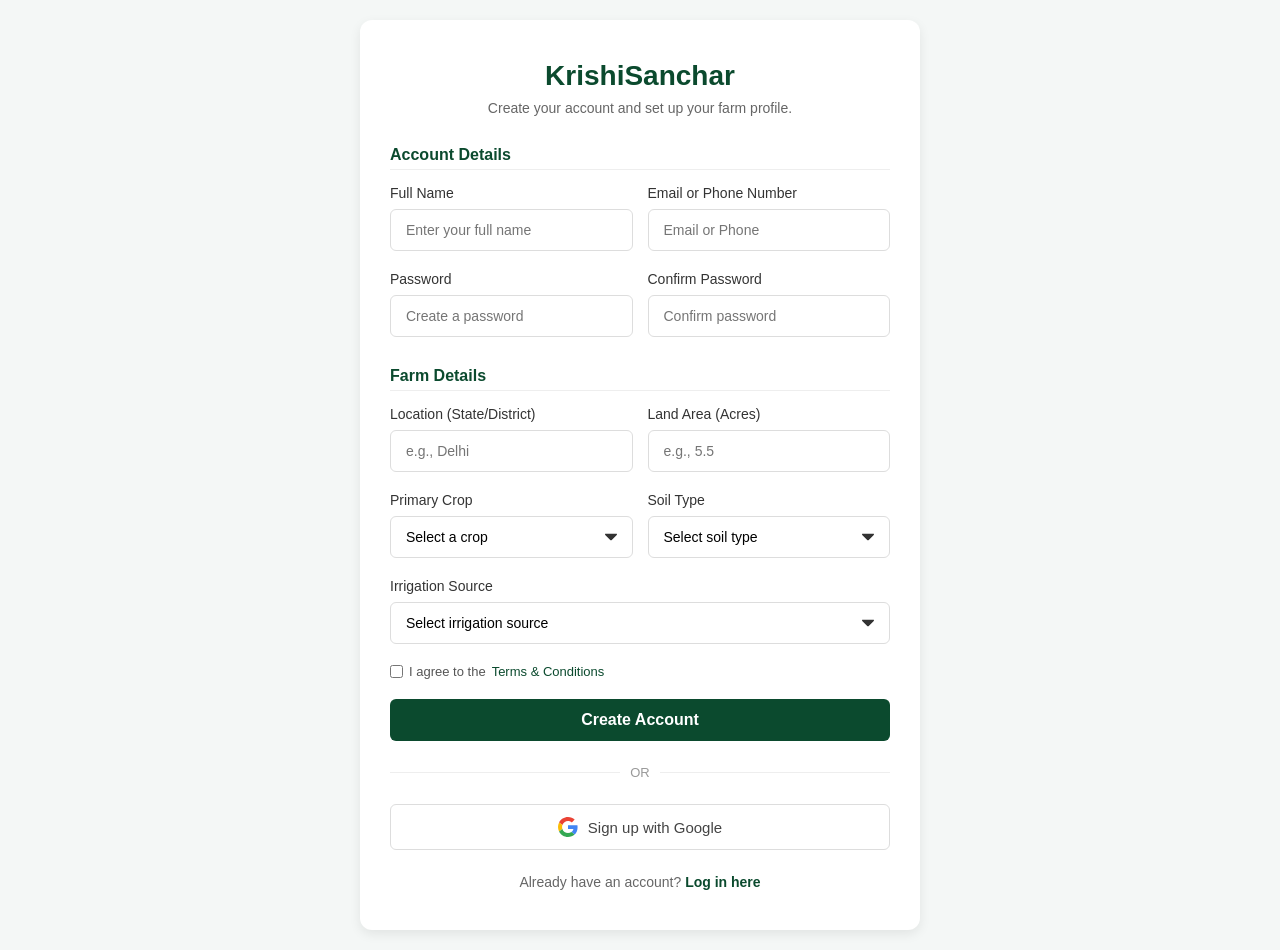
==== src/main/resources/static/signup.html @ df408ce4 "Krishi-Sanchar" ====
<!DOCTYPE html>
<html lang="en">
<head>
    <meta charset="UTF-8">
    <meta name="viewport" content="width=device-width, initial-scale=1.0">
    <title>KrishiSanchar - Sign Up</title>
    <link rel="stylesheet" href="css/login.css">
</head>
<body>
<div class="login-container" style="max-width: 600px;">
    <div class="login-card">

        <div class="login-header">
            <h2>KrishiSanchar</h2>
            <p>Create your account and set up your farm profile.</p>
        </div>

        <form id="signupForm">

            <h4 style="margin-bottom: 15px; color: #0b4a2e; border-bottom: 1px solid #eee; padding-bottom: 5px;">Account Details</h4>

            <div class="form-row">
                <div class="input-group">
                    <label for="fullName">Full Name</label>
                    <input type="text" id="fullName" name="fullName" placeholder="Enter your full name" required>
                </div>
                <div class="input-group">
                    <label for="userId">Email or Phone Number</label>
                    <input type="text" id="userId" name="userId" placeholder="Email or Phone" required>
                </div>
            </div>

            <div class="form-row">
                <div class="input-group">
                    <label for="password">Password</label>
                    <input type="password" id="password" name="password" placeholder="Create a password" required>
                </div>
                <div class="input-group">
                    <label for="confirmPassword">Confirm Password</label>
                    <input type="password" id="confirmPassword" name="confirmPassword" placeholder="Confirm password" required>
                </div>
            </div>

            <h4 style="margin-top: 10px; margin-bottom: 15px; color: #0b4a2e; border-bottom: 1px solid #eee; padding-bottom: 5px;">Farm Details</h4>

            <div class="form-row">
                <div class="input-group">
                    <label for="location">Location (State/District)</label>
                    <input type="text" id="location" name="location" placeholder="e.g., Delhi" required>
                </div>
                <div class="input-group">
                    <label for="landArea">Land Area (Acres)</label>
                    <input type="number" id="landArea" name="landArea" step="0.1" placeholder="e.g., 5.5" required>
                </div>
            </div>

            <div class="form-row">
                <div class="input-group">
                    <label for="primaryCrop">Primary Crop</label>
                    <select id="primaryCrop" name="primaryCrop" required>
                        <option value="" disabled selected>Select a crop</option>
                        <option value="Wheat">Wheat</option>
                        <option value="Paddy">Paddy / Rice</option>
                        <option value="Maize">Maize</option>
                        <option value="Cotton">Cotton</option>
                        <option value="Sugarcane">Sugarcane</option>
                    </select>
                </div>
                <div class="input-group">
                    <label for="soilType">Soil Type</label>
                    <select id="soilType" name="soilType" required>
                        <option value="" disabled selected>Select soil type</option>
                        <option value="Loamy">Loamy</option>
                        <option value="Clay">Clay</option>
                        <option value="Sandy">Sandy</option>
                        <option value="Black">Black Soil</option>
                        <option value="Alluvial">Alluvial</option>
                    </select>
                </div>
            </div>

            <div class="input-group">
                <label for="irrigationSource">Irrigation Source</label>
                <select id="irrigationSource" name="irrigationSource" required>
                    <option value="" disabled selected>Select irrigation source</option>
                    <option value="Tube Well">Tube Well</option>
                    <option value="Canal">Canal</option>
                    <option value="Rainfed">Rainfed (Monsoon)</option>
                    <option value="Drip Irrigation">Drip Irrigation</option>
                </select>
            </div>

            <div class="form-actions" style="margin-bottom: 20px;">
                <label class="remember-me">
                    <input type="checkbox" name="terms" required> I agree to the <a href="#" style="color: #0b4a2e; text-decoration: none;">Terms & Conditions</a>
                </label>
            </div>

            <button type="submit" class="btn-primary">Create Account</button>
        </form>

        <div class="divider">
            <span>OR</span>
        </div>

        <button type="button" class="btn-google">
            <svg xmlns="http://www.w3.org/2000/svg" viewBox="0 0 48 48" class="google-icon">
                <path fill="#EA4335" d="M24 9.5c3.54 0 6.71 1.22 9.21 3.6l6.85-6.85C35.9 2.38 30.47 0 24 0 14.62 0 6.51 5.38 2.56 13.22l7.98 6.19C12.43 13.72 17.74 9.5 24 9.5z"/>
                <path fill="#4285F4" d="M46.98 24.55c0-1.57-.15-3.09-.38-4.55H24v9.02h12.94c-.58 2.96-2.26 5.48-4.78 7.18l7.73 6c4.51-4.18 7.09-10.36 7.09-17.65z"/>
                <path fill="#FBBC05" d="M10.53 28.59c-.48-1.45-.76-2.99-.76-4.59s.27-3.14.76-4.59l-7.98-6.19C.92 16.46 0 20.12 0 24c0 3.88.92 7.54 2.56 10.78l7.97-6.19z"/>
                <path fill="#34A853" d="M24 48c6.48 0 11.93-2.13 15.89-5.81l-7.73-6c-2.15 1.45-4.92 2.3-8.16 2.3-6.26 0-11.57-4.22-13.47-9.91l-7.98 6.19C6.51 42.62 14.62 48 24 48z"/>
            </svg>
            Sign up with Google
        </button>

        <p class="signup-prompt">
            Already have an account? <a href="login.html">Log in here</a>
        </p>

    </div>
</div>
</body>
</html>
---- src/main/resources/static/css/login.css ----
* {
    margin: 0;
    padding: 0;
    box-sizing: border-box;
    font-family: 'Segoe UI', Tahoma, Geneva, Verdana, sans-serif;
}

body {
    background-color: #f4f7f6;
    display: flex;
    justify-content: center;
    align-items: center;
    min-height: 100vh;
}


.login-container {
    width: 100%;
    max-width: 420px;
    padding: 20px;
}

.login-card {
    background: #ffffff;
    padding: 40px 30px;
    border-radius: 12px;
    box-shadow: 0 4px 12px rgba(0, 0, 0, 0.08);
}

.login-header {
    text-align: center;
    margin-bottom: 30px;
}

.login-header h2 {
    color: #0b4a2e;
    font-size: 28px;
    margin-bottom: 8px;
}

.login-header p {
    color: #666;
    font-size: 14px;
}


.input-group {
    margin-bottom: 20px;
}

.input-group label {
    display: block;
    margin-bottom: 8px;
    color: #333;
    font-size: 14px;
    font-weight: 500;
}

.input-group input {
    width: 100%;
    padding: 12px 15px;
    border: 1px solid #ddd;
    border-radius: 6px;
    font-size: 14px;
    outline: none;
    transition: border-color 0.3s;
}

.input-group input:focus {
    border-color: #0b4a2e;
}


.form-actions {
    display: flex;
    justify-content: space-between;
    align-items: center;
    margin-bottom: 24px;
    font-size: 13px;
}

.remember-me {
    color: #555;
    display: flex;
    align-items: center;
    gap: 6px;
}

.forgot-password {
    color: #0b4a2e;
    text-decoration: none;
    font-weight: 500;
}

.forgot-password:hover {
    text-decoration: underline;
}


.btn-primary {
    width: 100%;
    padding: 12px;
    background-color: #0b4a2e;
    color: white;
    border: none;
    border-radius: 6px;
    font-size: 16px;
    font-weight: 600;
    cursor: pointer;
    transition: background-color 0.3s;
}

.btn-primary:hover {
    background-color: #083823;
}

.btn-google {
    width: 100%;
    padding: 12px;
    background-color: #fff;
    color: #444;
    border: 1px solid #ddd;
    border-radius: 6px;
    font-size: 15px;
    font-weight: 500;
    cursor: pointer;
    display: flex;
    justify-content: center;
    align-items: center;
    gap: 10px;
    transition: background-color 0.3s;
}

.btn-google:hover {
    background-color: #f9f9f9;
}

.google-icon {
    width: 20px;
    height: 20px;
}

.divider {
    display: flex;
    align-items: center;
    text-align: center;
    margin: 24px 0;
    color: #999;
    font-size: 13px;
}

.divider::before,
.divider::after {
    content: "";
    flex: 1;
    border-bottom: 1px solid #eee;
}

.divider span {
    padding: 0 10px;
}


.signup-prompt {
    text-align: center;
    margin-top: 24px;
    font-size: 14px;
    color: #666;
}

.signup-prompt a {
    color: #0b4a2e;
    text-decoration: none;
    font-weight: 600;
}

.signup-prompt a:hover {
    text-decoration: underline;
}

.form-row {
    display: flex;
    gap: 15px;
}

.form-row .input-group {
    flex: 1;
}

.input-group select {
    width: 100%;
    padding: 12px 15px;
    border: 1px solid #ddd;
    border-radius: 6px;
    font-size: 14px;
    outline: none;
    transition: border-color 0.3s;
    background-color: #fff;
    cursor: pointer;
    /* Optional: custom arrow for select */
    appearance: none;
    background-image: url("data:image/svg+xml;charset=US-ASCII,%3Csvg%20xmlns%3D%22http%3A%2F%2Fwww.w3.org%2F2000%2Fsvg%22%20width%3D%22292.4%22%20height%3D%22292.4%22%3E%3Cpath%20fill%3D%22%23333333%22%20d%3D%22M287%2069.4a17.6%2017.6%200%200%200-13-5.4H18.4c-5%200-9.3%201.8-12.9%205.4A17.6%2017.6%200%200%200%200%2082.2c0%205%201.8%209.3%205.4%2012.9l128%20127.9c3.6%203.6%207.8%205.4%2012.8%205.4s9.2-1.8%2012.8-5.4L287%2095c3.5-3.5%205.4-7.8%205.4-12.8%200-5-1.9-9.2-5.5-12.8z%22%2F%3E%3C%2Fsvg%3E");
    background-repeat: no-repeat;
    background-position: right 15px top 50%;
    background-size: 12px auto;
}

.input-group select:focus {
    border-color: #0b4a2e;
}


@media (max-width: 600px) {
    .form-row {
        flex-direction: column;
        gap: 0;
    }
}
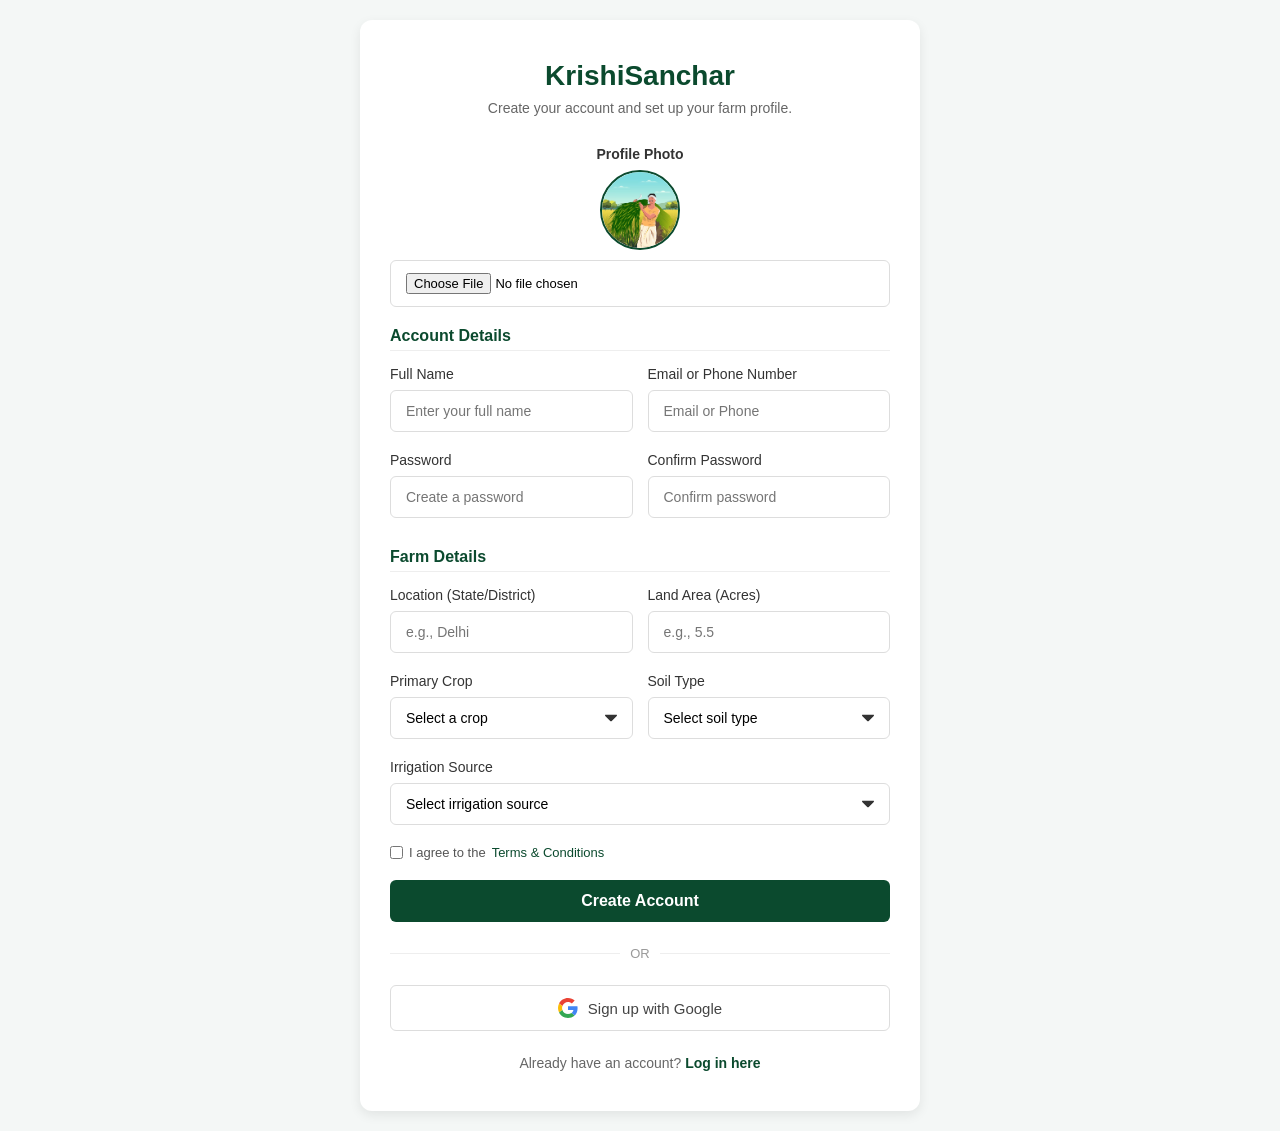
==== commit 48041219: "Partial Working" ====
--- a/src/main/resources/static/signup.html
+++ b/src/main/resources/static/signup.html
@@ -16,6 +16,19 @@
         </div>
 
         <form id="signupForm">
+
+            <!-- Profile Photo Preview Section -->
+           <!-- Profile Photo Section with Local Upload -->
+<div class="input-group" style="align-items: center; text-align: center; margin-bottom: 20px;">
+    <label style="margin-bottom: 8px; font-weight: 600;">Profile Photo</label>
+    <div style="display: flex; justify-content: center; align-items: center; margin-bottom: 10px;">
+        <img id="profile-preview" src="images/default-avatar.png" alt="Profile Preview" style="width: 80px; height: 80px; border-radius: 50%; object-fit: cover; border: 2px solid #0b4a2e; background-color: #f0f0f0;">
+    </div>
+    <!-- File input for local upload -->
+    <input type="file" id="localImageInput" name="imageFile" accept="image/*" style="font-size: 13px;">
+    <!-- Hidden input to store either Google URL or local file name -->
+    <input type="hidden" id="picture-hidden-input" name="profilePicture">
+</div>
 
             <h4 style="margin-bottom: 15px; color: #0b4a2e; border-bottom: 1px solid #eee; padding-bottom: 5px;">Account Details</h4>
 
@@ -119,5 +132,6 @@
 
     </div>
 </div>
+<script src="js/auth.js"></script>
 </body>
 </html>
